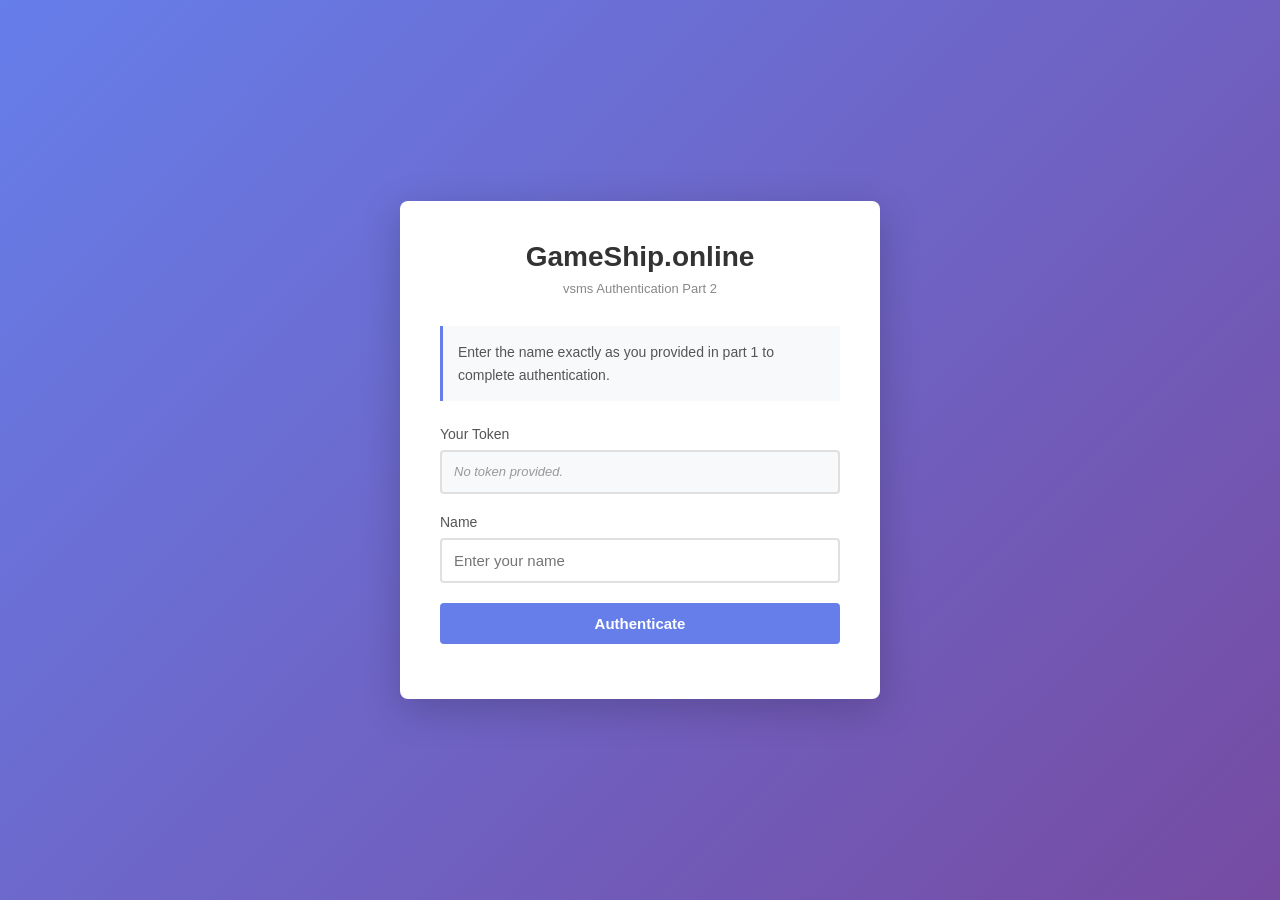
==== client/public/auth2/index.html @ 18ac7fea "feat: Create authentication part 2 page This commit introduces the second part of the user authentic" ====
<!DOCTYPE html>
<html lang="en">
<head>
    <meta charset="UTF-8">
    <meta name="viewport" content="width=device-width, initial-scale=1.0">
    <link rel="icon" type="image/png" sizes="16x16" href="https://www.gameship.online/info/favicon-16.png">
    <link rel="icon" type="image/png" sizes="32x32" href="https://www.gameship.online/info/favicon-32.png">
    <link rel="icon" type="image/png" sizes="48x48" href="https://www.gameship.online/info/favicon-48.png">
    <link rel="shortcut icon" href="https://www.gameship.online/info/favicon.ico">
    <title>GameShip.online - vsms Authentication</title>
    <link rel="stylesheet" href="style.css">
</head>
<body>
    <div class="container">
        <h3>GameShip.online</h3>
        <div class="subtitle">vsms Authentication Part 2</div>

        <div class="instructions">
            Enter the name exactly as you provided in part 1 to complete authentication.
        </div>

        <div class="form-group">
            <label for="token">Your Token</label>
            <div class="token-display" id="token"></div>
        </div>

        <div class="form-group">
            <label for="username">Name</label>
            <input type="text" id="username" placeholder="Enter your name">
        </div>

        <button class="btn-primary" id="authBtn">Authenticate</button>
    </div>
  <script src="script.js"></script>
</body>
</html>
---- client/public/auth2/style.css ----
* {
            margin: 0;
            padding: 0;
            box-sizing: border-box;
        }

        body {
            font-family: 'Segoe UI', Tahoma, Geneva, Verdana, sans-serif;
            background: linear-gradient(135deg, #667eea 0%, #764ba2 100%);
            min-height: 100vh;
            display: flex;
            justify-content: center;
            align-items: center;
            padding: 20px;
        }

        .container {
            background: white;
            border-radius: 8px;
            box-shadow: 0 10px 40px rgba(0, 0, 0, 0.2);
            padding: 40px;
            max-width: 480px;
            width: 100%;
        }

        h3 {
            text-align: center;
            color: #333;
            margin-bottom: 8px;
            font-size: 28px;
            font-weight: 600;
        }

        .subtitle {
            text-align: center;
            color: #888;
            font-size: 13px;
            margin-bottom: 30px;
        }

        .instructions {
            background: #f8f9fa;
            border-left: 3px solid #667eea;
            padding: 15px;
            margin-bottom: 25px;
            font-size: 14px;
            color: #555;
            line-height: 1.6;
        }

        .form-group {
            margin-bottom: 20px;
        }

        label {
            display: block;
            margin-bottom: 8px;
            color: #555;
            font-size: 14px;
            font-weight: 500;
        }

        input[type="text"] {
            width: 100%;
            padding: 12px;
            border: 2px solid #e0e0e0;
            border-radius: 4px;
            font-size: 15px;
            transition: border-color 0.3s;
        }

        input[type="text"]:focus {
            outline: none;
            border-color: #667eea;
        }

        button {
            width: 100%;
            padding: 12px;
            border: none;
            border-radius: 4px;
            font-size: 15px;
            font-weight: 600;
            cursor: pointer;
            transition: all 0.3s;
            margin-bottom: 15px;
        }

        .btn-primary {
            background: #667eea;
            color: white;
        }

        .btn-primary:hover {
            background: #5568d3;
        }

        .btn-primary:active {
            transform: scale(0.98);
        }

        .btn-secondary {
            background: #e0e0e0;
            color: #999;
            cursor: not-allowed;
        }

        .btn-secondary:enabled {
            background: #28a745;
            color: white;
            cursor: pointer;
        }

        .btn-secondary:enabled:hover {
            background: #218838;
        }

        .token-display {
            background: #f8f9fa;
            border: 2px solid #e0e0e0;
            border-radius: 4px;
            padding: 12px;
            margin-bottom: 15px;
            word-break: break-all;
            font-size: 11px;
            font-family: 'Courier New', monospace;
            color: #333;
            min-height: 44px;
            display: flex;
            align-items: center;
        }

        .token-display.empty {
            color: #999;
            font-style: italic;
            font-family: 'Segoe UI', Tahoma, Geneva, Verdana, sans-serif;
            font-size: 13px;
        }

        .link-display {
            display: none;
            margin-top: 15px;
        }

        .link-display.active {
            display: block;
        }
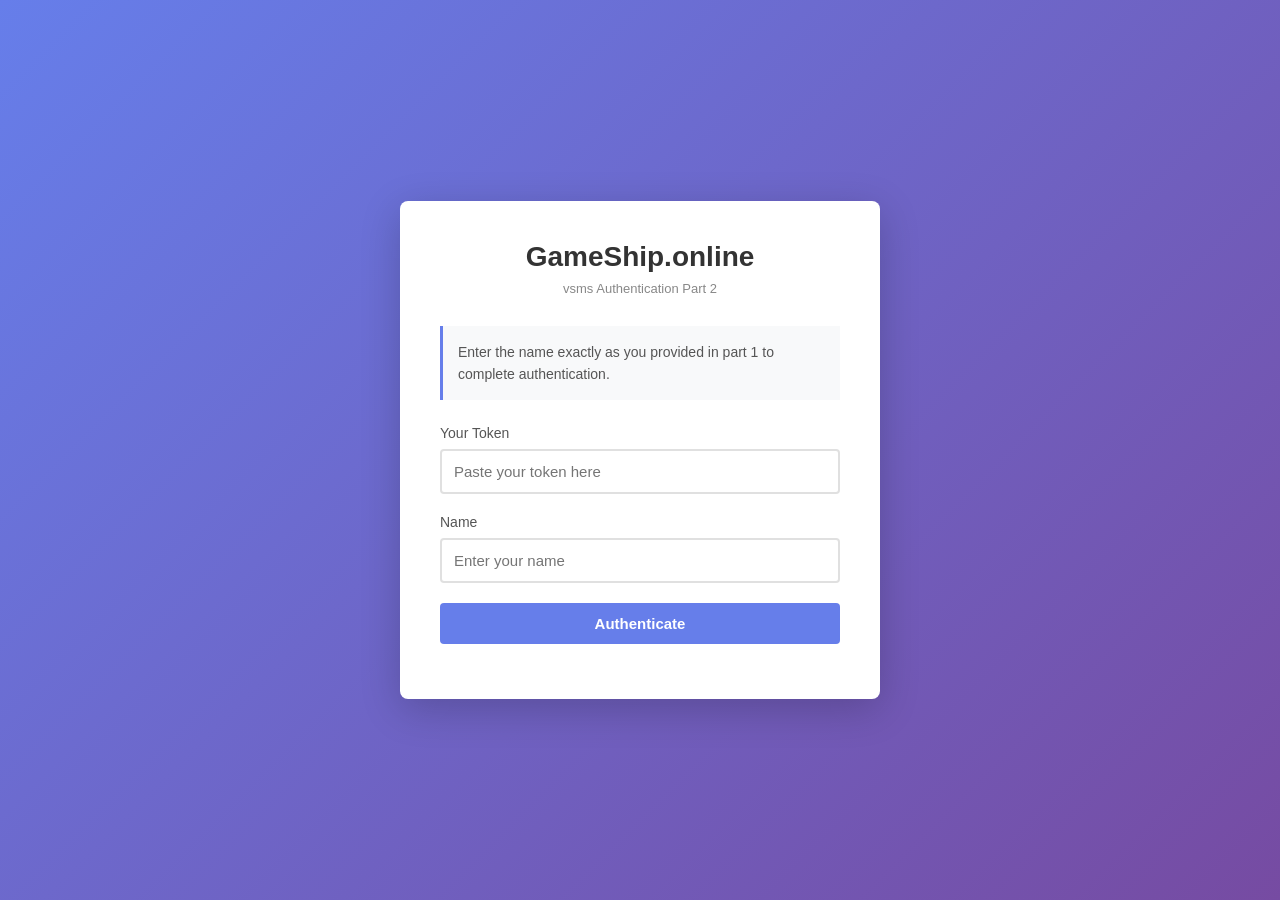
==== commit 98609b3e: "feat: Implement auth flow client-side logic This commit implements the client-side logic for the aut" ====
--- a/client/public/auth2/index.html
+++ b/client/public/auth2/index.html
@@ -21,7 +21,7 @@
 
         <div class="form-group">
             <label for="token">Your Token</label>
-            <div class="token-display" id="token"></div>
+            <input type="text" id="token" placeholder="Paste your token here">
         </div>
 
         <div class="form-group">
